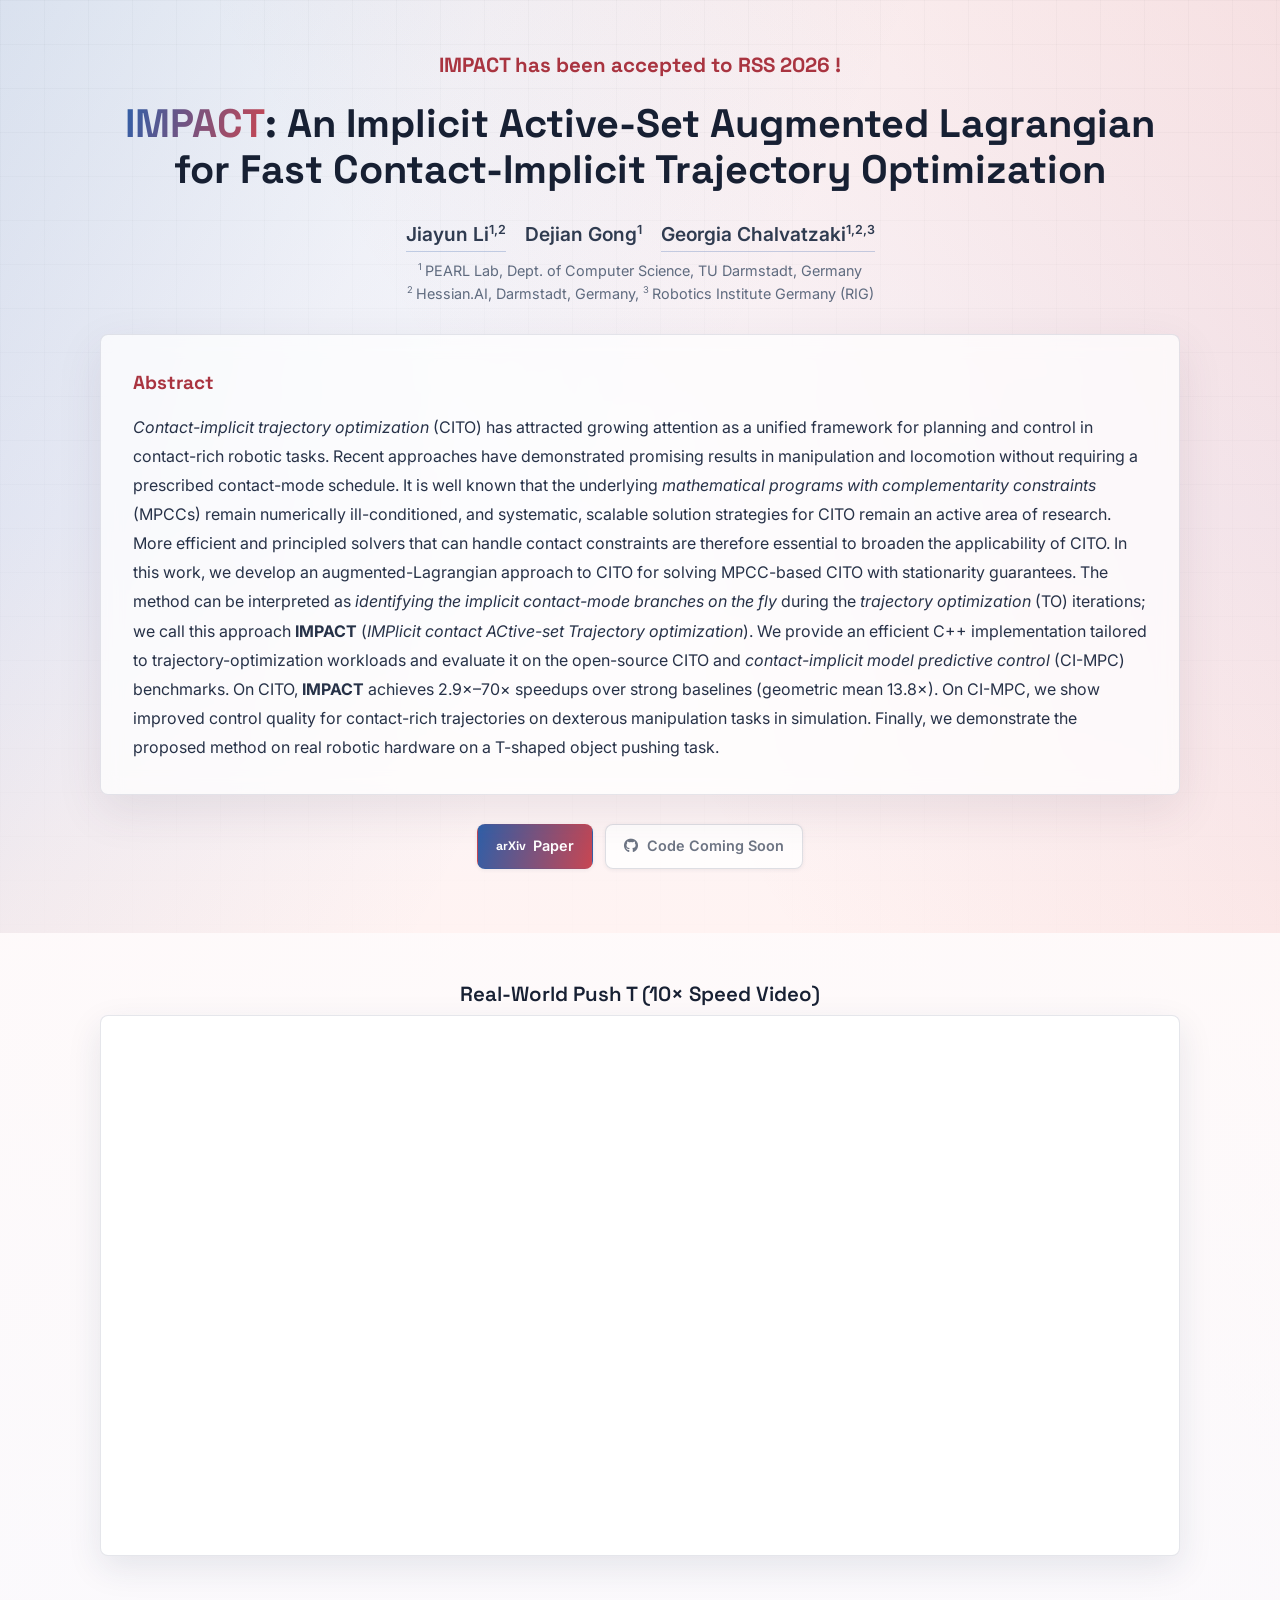
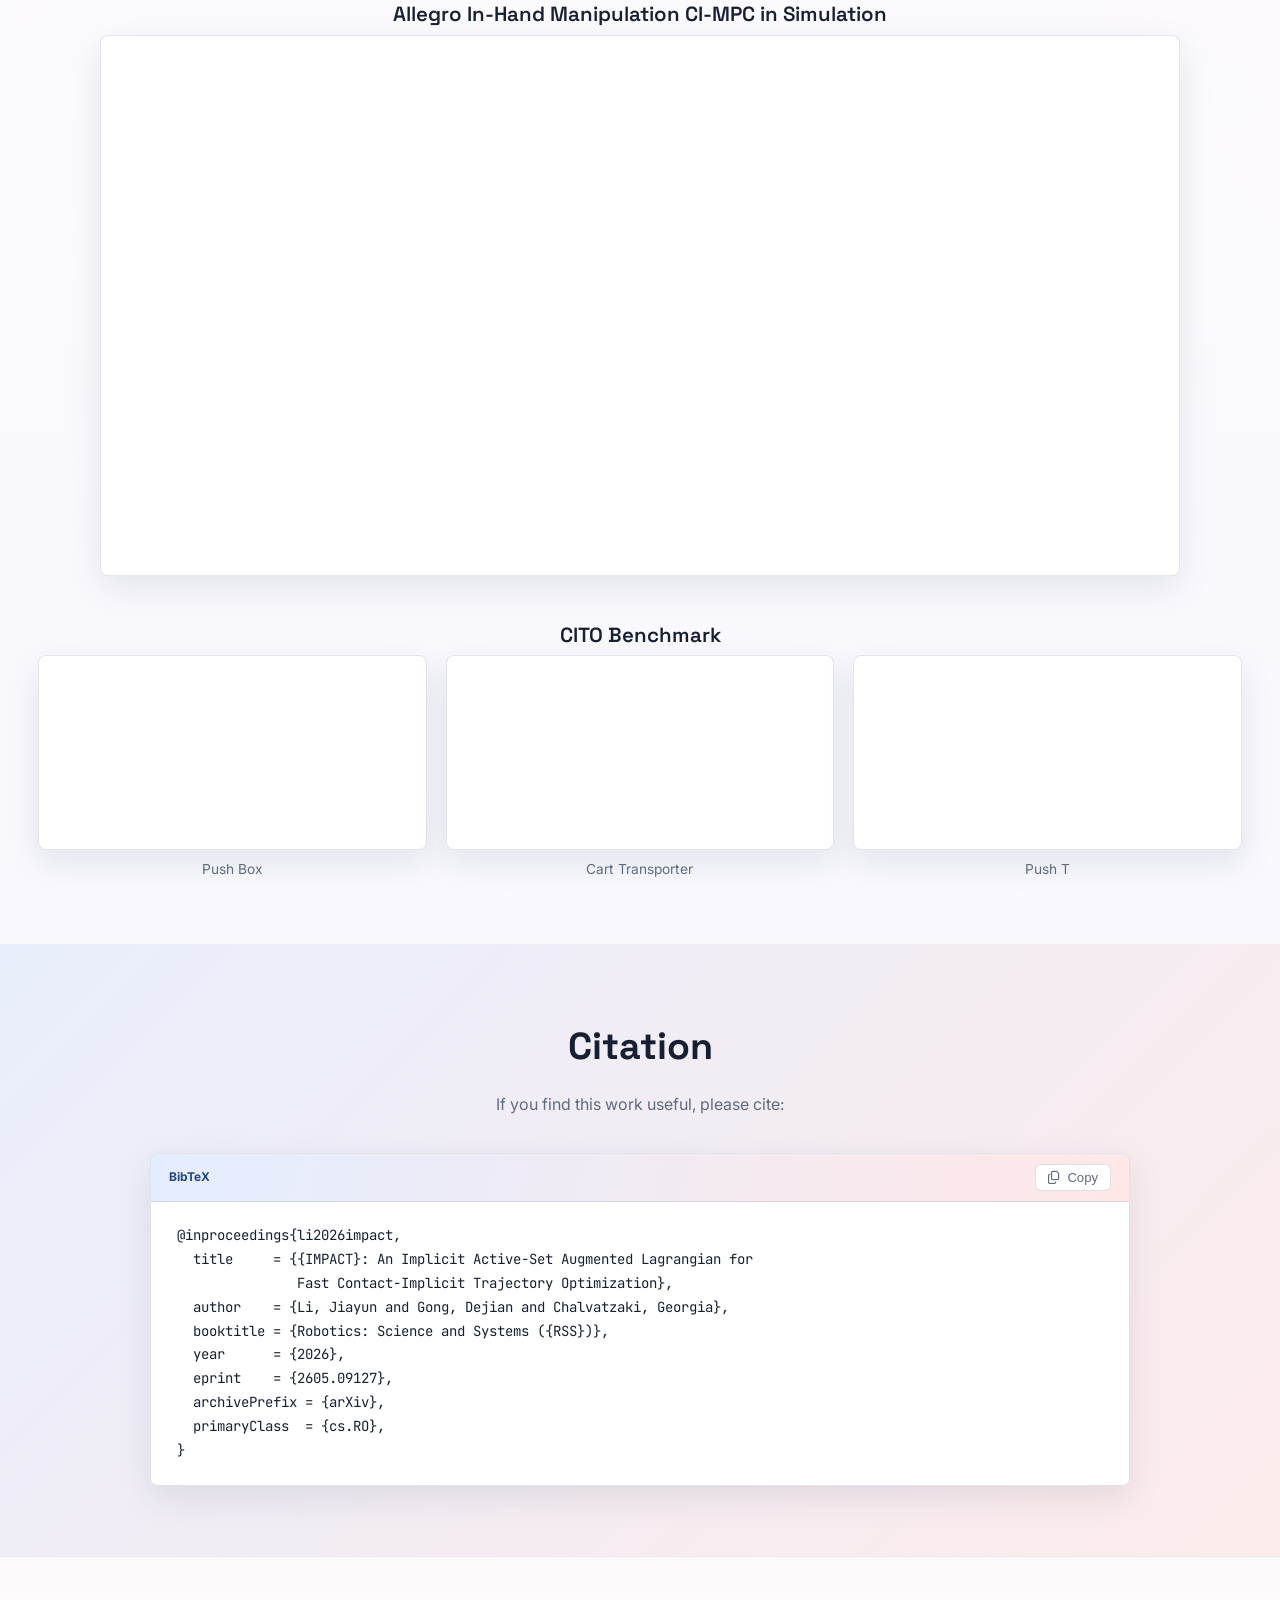
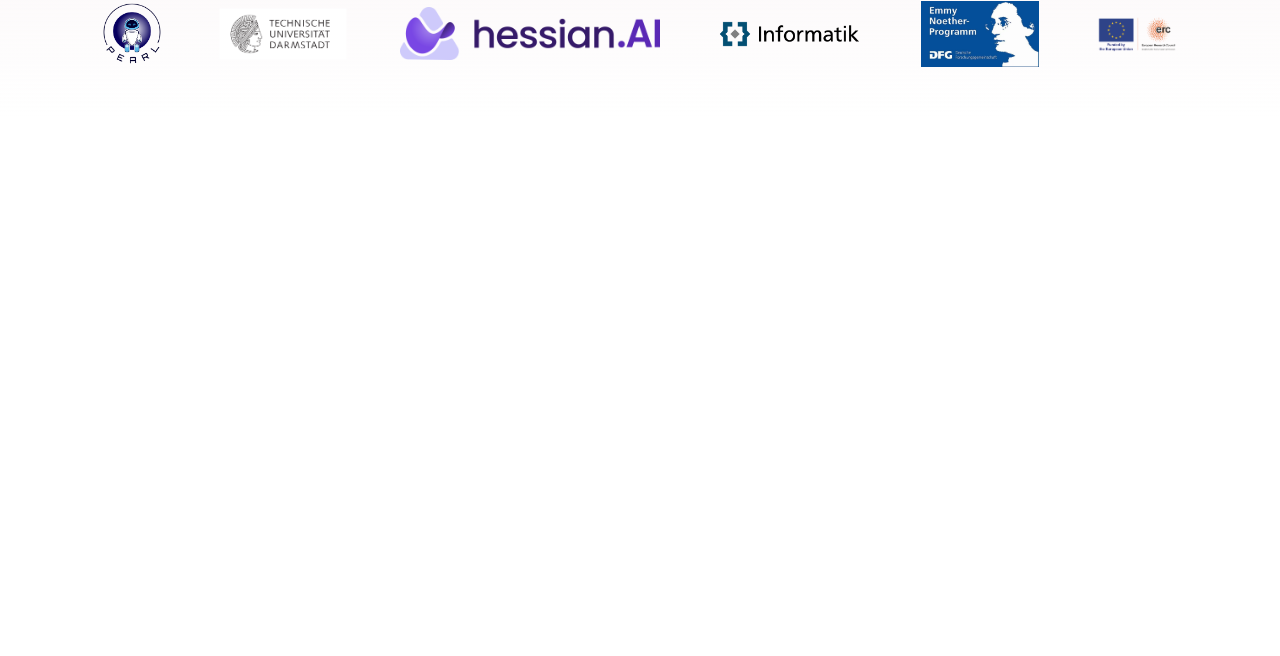
==== index.html @ e0db4171 "." ====
<!DOCTYPE html>
<html lang="en">
<head>
  <meta charset="UTF-8" />
  <meta name="viewport" content="width=device-width, initial-scale=1.0" />
  <meta name="description" content="IMPACT: An Implicit Active-Set Augmented Lagrangian for Fast Contact-Implicit Trajectory Optimization. Accepted to RSS 2026." />
  <meta property="og:title" content="IMPACT | RSS 2026" />
  <meta property="og:description" content="An augmented-Lagrangian approach to MPCC-based contact-implicit trajectory optimization with stationarity guarantees." />
  <meta property="og:type" content="website" />
  <title>IMPACT | RSS 2026</title>

  <!-- Google Fonts -->
  <link rel="preconnect" href="https://fonts.googleapis.com" />
  <link rel="preconnect" href="https://fonts.gstatic.com" crossorigin />
  <link href="https://fonts.googleapis.com/css2?family=Inter:ital,wght@0,300;0,400;0,500;0,600;0,700;1,400&family=Space+Grotesk:wght@400;500;600;700&family=JetBrains+Mono:wght@400;500&display=swap" rel="stylesheet" />

  <!-- Font Awesome -->
  <link rel="stylesheet" href="https://cdnjs.cloudflare.com/ajax/libs/font-awesome/6.5.1/css/all.min.css" />

  <!-- Stylesheet -->
  <link rel="stylesheet" href="static/css/style.css?v=6" />
</head>
<body>

<!-- ================================================================
     HERO
================================================================ -->
<header id="hero" class="hero">
  <div class="hero-bg"></div>

  <div class="hero-inner container">
    <p class="acceptance-note">IMPACT has been accepted to RSS 2026 !</p>

    <h1 class="hero-title">
      <span class="title-line"><span class="title-acronym">IMPACT</span>: An Implicit Active-Set Augmented Lagrangian</span>
      <span class="title-line">for Fast Contact-Implicit Trajectory Optimization</span>
    </h1>

    <div class="author-list">
      <a href="https://pearl-lab.com/people/jiayun-li/" class="author-link" target="_blank" rel="noopener">Jiayun Li<sup>1,2</sup></a>
      <span class="author-sep">&emsp;</span>
      <span class="author-link">Dejian Gong<sup>1</sup></span>
      <span class="author-sep">&emsp;</span>
      <a href="https://pearl-lab.com/people/georgia-chalvatzaki/" class="author-link" target="_blank" rel="noopener">Georgia Chalvatzaki<sup>1,2,3</sup></a>
    </div>

    <div class="affil-list">
      <p><sup>1</sup>&thinsp;PEARL Lab, Dept. of Computer Science, TU Darmstadt, Germany</p>
      <p><sup>2</sup>&thinsp;Hessian.AI, Darmstadt, Germany, <sup>3</sup>&thinsp;Robotics Institute Germany (RIG)</p>
    </div>

    <div class="hero-abstract">
      <h2>Abstract</h2>
      <p>
        <em>Contact-implicit trajectory optimization</em> (CITO) has attracted growing attention as a unified framework for planning and control in contact-rich robotic tasks. Recent approaches have demonstrated promising results in manipulation and locomotion without requiring a prescribed contact-mode schedule. It is well known that the underlying <em>mathematical programs with complementarity constraints</em> (MPCCs) remain numerically ill-conditioned, and systematic, scalable solution strategies for CITO remain an active area of research. More efficient and principled solvers that can handle contact constraints are therefore essential to broaden the applicability of CITO. In this work, we develop an augmented-Lagrangian approach to CITO for solving MPCC-based CITO with stationarity guarantees. The method can be interpreted as <em>identifying the implicit contact-mode branches on the fly</em> during the <em>trajectory optimization</em> (TO) iterations; we call this approach <span class="smallcaps">IMPACT</span> (<em>IMPlicit contact ACtive-set Trajectory optimization</em>). We provide an efficient C++ implementation tailored to trajectory-optimization workloads and evaluate it on the open-source CITO and <em>contact-implicit model predictive control</em> (CI-MPC) benchmarks. On CITO, <span class="smallcaps">IMPACT</span> achieves 2.9&times;&ndash;70&times; speedups over strong baselines (geometric mean 13.8&times;). On CI-MPC, we show improved control quality for contact-rich trajectories on dexterous manipulation tasks in simulation. Finally, we demonstrate the proposed method on real robotic hardware on a T-shaped object pushing task.
      </p>
    </div>

    <div class="hero-links">
      <a href="https://arxiv.org/abs/2605.09127" class="hero-btn hero-btn--primary" target="_blank" rel="noopener" aria-label="Paper on arXiv">
        <span class="arxiv-mark" aria-hidden="true">arXiv</span><span>Paper</span>
      </a>
      <span class="hero-btn hero-btn--disabled">
        <i class="fab fa-github"></i>&thinsp;Code Coming Soon
      </span>
    </div>
  </div>
</header>

<!-- ================================================================
     TEASER
================================================================ -->
<section class="teaser-section">
  <div class="container">
    <!--
      TODO: Replace the placeholder below with your teaser figure or video.
      For a video:   <video autoplay muted loop playsinline src="static/videos/teaser.mp4"></video>
      For an image:  <img src="static/images/teaser.png" alt="Teaser" />
    -->
    <h2 class="video-section-title">Real-World Push T (10&times; Speed Video)</h2>
    <div class="teaser-video-wrap">
      <video
        class="paper-video"
        autoplay
        muted
        loop
        playsinline
      >
        <source src="static/videos/pusht.mp4" type="video/mp4" />
        Your browser does not support the video tag.
      </video>
    </div>

    <h2 class="video-section-title">Allegro In-Hand Manipulation CI-MPC in Simulation</h2>
    <div class="extra-video-wrap">
      <div
        class="allegro-video-mount"
        data-video-src="static/videos/allegro.mp4?v=5"
        data-poster-src="static/images/allegro_poster.jpg"
      ></div>
      <img
        class="paper-video allegro-mobile-animation"
        src="static/images/allegro_mobile.webp?v=5"
        alt="Allegro in-hand manipulation simulation"
      />
    </div>

    <h2 class="video-section-title">CITO Benchmark</h2>
    <div class="three-video-row">
      <div class="three-video-item">
        <video autoplay muted loop playsinline>
          <source src="static/videos/demo1.mp4" type="video/mp4" />
        </video>
        <p class="three-video-caption">Push Box</p>
      </div>

      <div class="three-video-item">
        <video autoplay muted loop playsinline>
          <source src="static/videos/demo2.mp4" type="video/mp4" />
        </video>
        <p class="three-video-caption">Cart Transporter</p>
      </div>

      <div class="three-video-item">
        <video autoplay muted loop playsinline>
          <source src="static/videos/demo3.mp4" type="video/mp4" />
        </video>
        <p class="three-video-caption">Push T</p>
      </div>
    </div>
  </div>
</section>

<!-- ================================================================
     BIBTEX
================================================================ -->
<section id="bibtex" class="section bg-offwhite">
  <div class="container container--narrow">
    <h2 class="section-heading reveal">Citation</h2>
    <p class="section-lead reveal">If you find this work useful, please cite:</p>

    <div class="bibtex-box reveal">
      <div class="bibtex-toolbar">
        <span class="bibtex-label-pill">BibTeX</span>
        <button class="copy-btn" id="copy-btn" title="Copy BibTeX">
          <i class="far fa-copy"></i><span>&thinsp;Copy</span>
        </button>
      </div>
      <pre id="bibtex-code">@inproceedings{li2026impact,
  title     = {{IMPACT}: An Implicit Active-Set Augmented Lagrangian for
               Fast Contact-Implicit Trajectory Optimization},
  author    = {Li, Jiayun and Gong, Dejian and Chalvatzaki, Georgia},
  booktitle = {Robotics: Science and Systems ({RSS})},
  year      = {2026},
  eprint    = {2605.09127},
  archivePrefix = {arXiv},
  primaryClass  = {cs.RO},
}</pre>
    </div>
  </div>
</section>

<footer class="logo-footer" aria-label="Affiliated labs, universities, and funding organizations">
  <div class="container">
    <div class="logo-strip">
      <img src="static/images/logos/cropped-pearl-g10.webp" alt="PEARL Lab" class="footer-logo footer-logo--pearl" />
      <img src="static/images/logos/1200px-tu_darmstadt_logo.svg_.png" alt="TU Darmstadt" class="footer-logo footer-logo--wide" />
      <img src="static/images/logos/horizontal-full-color.png" alt="Hessian.AI" class="footer-logo footer-logo--wide" />
      <img src="static/images/logos/image-3.webp" alt="Robotics Institute Germany" class="footer-logo footer-logo--rig" />
      <img src="static/images/logos/logo-emmy-noether-edited.webp" alt="Emmy Noether Programme" class="footer-logo footer-logo--funding" />
      <img src="static/images/logos/LOGO_ERC-FLAG_FP.webp" alt="European Research Council" class="footer-logo footer-logo--funding" />
    </div>
  </div>
</footer>

<script src="static/js/index.js?v=5"></script>
</body>
</html>
---- static/css/style.css ----
/* ================================================================
   IMPACT — Paper Website Stylesheet
   ================================================================ */

:root {
  --clr-blue: #2f5fa8;
  --clr-blue-dark: #23477f;
  --clr-blue-soft: #dce8ff;
  --clr-red: #c84652;
  --clr-red-dark: #a93440;
  --clr-red-soft: #ffe0df;
  --bg-page: #fbf7f8;
  --bg-white: #ffffff;
  --text-base: #172033;
  --text-muted: #5f6b7f;
  --border: rgba(72, 83, 111, .16);
  --shadow-sm: 0 1px 4px rgba(34, 45, 75, .07);
  --shadow-md: 0 12px 34px rgba(34, 45, 75, .10);
  --r-sm: 6px;
  --r-md: 8px;
  --font-sans: 'Inter', system-ui, -apple-system, BlinkMacSystemFont, sans-serif;
  --font-head: 'Space Grotesk', 'Inter', system-ui, sans-serif;
  --font-mono: 'JetBrains Mono', 'Fira Code', monospace;
  --t: .25s ease;
}

*, *::before, *::after {
  box-sizing: border-box;
  margin: 0;
  padding: 0;
}

html {
  scroll-behavior: smooth;
  font-size: 16px;
}

body {
  font-family: var(--font-sans);
  color: var(--text-base);
  background:
    linear-gradient(120deg, rgba(47, 95, 168, .08), transparent 32%),
    linear-gradient(240deg, rgba(200, 70, 82, .09), transparent 36%),
    linear-gradient(180deg, #fffafa 0%, #f7f9ff 47%, #fff6f5 100%);
  line-height: 1.72;
  -webkit-font-smoothing: antialiased;
}

a {
  color: var(--clr-blue);
  text-decoration: none;
  transition: color var(--t);
}

a:hover {
  color: var(--clr-red);
}

img,
video {
  display: block;
  max-width: 100%;
  height: auto;
  border-radius: var(--r-md);
}

sup {
  font-size: .65em;
  vertical-align: super;
}

.container {
  width: min(1280px, 94vw);
  margin-inline: auto;
}

.container--narrow {
  width: min(980px, 94vw);
  margin-inline: auto;
}

.section {
  padding-block: 70px;
}

.bg-offwhite {
  background:
    linear-gradient(135deg, rgba(220, 232, 255, .58), rgba(255, 224, 223, .52)),
    #fbf7f8;
}

.section-heading {
  font-family: var(--font-head);
  font-size: clamp(1.7rem, 3vw, 2.35rem);
  font-weight: 700;
  color: var(--text-base);
  text-align: center;
  margin-bottom: .8rem;
  letter-spacing: 0;
}

.section-lead {
  font-size: 1rem;
  color: var(--text-muted);
  text-align: center;
  max-width: 640px;
  margin-inline: auto;
  margin-bottom: 2.2rem;
  line-height: 1.65;
}

.hero {
  position: relative;
  overflow: hidden;
  background: #fffafa;
}

.hero-bg {
  position: absolute;
  inset: 0;
  background:
    linear-gradient(118deg, rgba(47, 95, 168, .18) 0%, rgba(47, 95, 168, .06) 28%, transparent 52%),
    linear-gradient(238deg, rgba(200, 70, 82, .16) 0%, rgba(200, 70, 82, .07) 31%, transparent 58%),
    linear-gradient(180deg, #fffefe 0%, #f8f6fb 55%, #fff3f2 100%);
  z-index: 0;
}

.hero-bg::after {
  content: '';
  position: absolute;
  inset: 0;
  background-image:
    linear-gradient(rgba(23, 32, 51, .035) 1px, transparent 1px),
    linear-gradient(90deg, rgba(23, 32, 51, .032) 1px, transparent 1px);
  background-size: 44px 44px;
  mask-image: linear-gradient(180deg, rgba(0,0,0,.72), rgba(0,0,0,.12));
}

.hero-inner {
  position: relative;
  z-index: 1;
  text-align: center;
  padding-block: 48px 64px;
}

.acceptance-note {
  color: var(--clr-red-dark);
  font-family: var(--font-head);
  font-size: clamp(1rem, 2vw, 1.28rem);
  font-weight: 700;
  margin-bottom: 1.1rem;
}

.hero-title {
  font-family: var(--font-head);
  font-size: clamp(2rem, 3.1vw, 2.9rem);
  font-weight: 700;
  color: var(--text-base);
  line-height: 1.16;
  max-width: 1280px;
  margin-inline: auto;
  margin-bottom: 1.55rem;
  letter-spacing: 0;
}

.title-line {
  display: block;
}

.title-acronym {
  background: linear-gradient(105deg, var(--clr-blue) 0%, var(--clr-red) 100%);
  -webkit-background-clip: text;
  -webkit-text-fill-color: transparent;
  background-clip: text;
}

.author-list {
  font-size: clamp(1.12rem, 1.5vw, 1.3rem);
  color: #2f3b50;
  margin-bottom: .45rem;
  display: flex;
  flex-wrap: wrap;
  justify-content: center;
  align-items: baseline;
  row-gap: .2rem;
}

.author-link {
  color: #2f3b50;
  font-weight: 600;
}

a.author-link {
  border-bottom: 1px solid rgba(47, 95, 168, .26);
}

a.author-link:hover {
  color: var(--clr-blue);
  border-bottom-color: rgba(200, 70, 82, .45);
}

.affil-list {
  font-size: .9rem;
  color: var(--text-muted);
  margin-bottom: 1.8rem;
  line-height: 1.6;
}

.hero-links {
  display: flex;
  flex-wrap: wrap;
  gap: .7rem;
  justify-content: center;
  margin-top: 1.8rem;
}

.hero-btn {
  display: inline-flex;
  align-items: center;
  gap: 7px;
  padding: 9px 18px;
  border-radius: var(--r-md);
  font-size: .9rem;
  font-weight: 600;
  background: rgba(255,255,255,.78);
  border: 1px solid rgba(72, 83, 111, .18);
  color: #2f3b50;
  box-shadow: var(--shadow-sm);
  transition: background var(--t), border-color var(--t), transform var(--t), color var(--t), box-shadow var(--t);
}

.hero-btn:hover {
  background: #ffffff;
  border-color: rgba(47, 95, 168, .35);
  color: var(--clr-blue);
  box-shadow: var(--shadow-md);
  transform: translateY(-2px);
}

.hero-btn--primary {
  background: linear-gradient(105deg, var(--clr-blue), var(--clr-red));
  border-color: transparent;
  color: #fff;
}

.hero-btn--primary:hover {
  color: #fff;
  border-color: transparent;
}

.arxiv-mark {
  font-family: var(--font-head);
  font-size: .86em;
  font-weight: 700;
  letter-spacing: 0;
  line-height: 1;
}

.hero-btn--disabled {
  color: rgba(47, 59, 80, .7);
  cursor: default;
}

.hero-btn--disabled:hover {
  color: rgba(47, 59, 80, .7);
  border-color: rgba(72, 83, 111, .18);
  box-shadow: var(--shadow-sm);
  transform: none;
}

.hero-abstract {
  max-width: 1080px;
  margin-inline: auto;
  text-align: left;
  background: rgba(255, 255, 255, .72);
  border: 1px solid rgba(72, 83, 111, .14);
  border-radius: var(--r-md);
  box-shadow: 0 16px 46px rgba(76, 63, 93, .10);
  padding: clamp(1.2rem, 3vw, 2rem);
  backdrop-filter: blur(10px);
  -webkit-backdrop-filter: blur(10px);
}

.hero-abstract h2 {
  font-family: var(--font-head);
  font-size: 1.18rem;
  color: var(--clr-red-dark);
  margin-bottom: .85rem;
  letter-spacing: 0;
}

.hero-abstract p {
  font-size: 1rem;
  line-height: 1.82;
  color: #273248;
}

.hero-abstract p + p {
  margin-top: 1rem;
}

.smallcaps {
  font-variant-caps: small-caps;
  font-weight: 700;
}

.teaser-section {
  background: linear-gradient(180deg, rgba(255, 250, 250, .9), rgba(247, 249, 255, .72));
  padding-block: 48px 64px;
}

.teaser-video-wrap,
.extra-video-wrap {
  max-width: 1080px;
  margin-inline: auto;
}

.video-section-title {
  font-family: var(--font-head);
  font-size: clamp(1.14rem, 1.6vw, 1.3rem);
  font-weight: 600;
  line-height: 1.3;
  color: var(--text-base);
  text-align: center;
  letter-spacing: 0;
  margin: 2.85rem auto .45rem;
}

.video-section-title:first-of-type {
  margin-top: 0;
}

.paper-video,
.three-video-item video {
  width: 100%;
  height: auto;
  aspect-ratio: auto;
  background: #ffffff;
  border: 1px solid rgba(72, 83, 111, .14);
  box-shadow: var(--shadow-md);
}

.allegro-mobile-animation {
  display: none;
}

@media (max-width: 900px), (hover: none) and (pointer: coarse) {
  .allegro-video-mount {
    display: none;
  }

  .allegro-mobile-animation {
    display: block;
    background: transparent;
    border: 0;
    box-shadow: none;
  }
}

.teaser-caption {
  text-align: center;
  font-size: .92rem;
  color: var(--text-muted);
  margin-top: .8rem;
  max-width: 700px;
  margin-inline: auto;
  line-height: 1.55;
}

.three-video-row {
  display: grid;
  grid-template-columns: repeat(3, 1fr);
  gap: 1.2rem;
  margin-top: 0;
}

.three-video-item {
  width: 100%;
}

.three-video-caption {
  margin-top: .6rem;
  text-align: center;
  font-size: .86rem;
  color: var(--text-muted);
  line-height: 1.45;
}

.bibtex-box {
  background: rgba(255,255,255,.9);
  border: 1px solid rgba(72, 83, 111, .16);
  border-radius: var(--r-md);
  overflow: hidden;
  box-shadow: var(--shadow-md);
}

.bibtex-toolbar {
  display: flex;
  align-items: center;
  justify-content: space-between;
  padding: 10px 18px;
  background: linear-gradient(105deg, rgba(220, 232, 255, .78), rgba(255, 224, 223, .74));
  border-bottom: 1px solid rgba(72, 83, 111, .14);
}

.bibtex-label-pill {
  font-size: .75rem;
  font-weight: 700;
  color: var(--clr-blue-dark);
}

.copy-btn {
  display: flex;
  align-items: center;
  gap: 6px;
  background: var(--bg-white);
  border: 1px solid rgba(72, 83, 111, .18);
  border-radius: var(--r-sm);
  color: var(--text-muted);
  font-size: .82rem;
  padding: 5px 12px;
  cursor: pointer;
  transition: all var(--t);
}

.copy-btn:hover {
  color: var(--clr-blue);
  border-color: rgba(47, 95, 168, .34);
}

.copy-btn.copied {
  color: #147a45;
  border-color: rgba(20, 122, 69, .28);
}

#bibtex-code {
  font-family: var(--font-mono);
  font-size: .875rem;
  line-height: 1.7;
  color: var(--text-base);
  background: #ffffff;
  padding: 1.4rem 1.6rem;
  overflow-x: auto;
  white-space: pre;
  tab-size: 2;
}

.logo-footer {
  background:
    linear-gradient(180deg, rgba(251, 247, 248, .82), rgba(255, 255, 255, .96)),
    #ffffff;
  border-top: 1px solid rgba(72, 83, 111, .12);
  padding-block: 42px 48px;
}

.logo-strip {
  display: flex;
  align-items: center;
  justify-content: center;
  gap: clamp(1.4rem, 4vw, 3.6rem);
  flex-wrap: wrap;
}

.footer-logo {
  display: block;
  width: auto;
  max-width: min(210px, 42vw);
  height: 54px;
  object-fit: contain;
  border-radius: 0;
  filter: saturate(.95);
}

.footer-logo--pearl {
  height: 70px;
}

.footer-logo--wide {
  max-width: min(260px, 52vw);
}

.footer-logo--rig {
  height: 48px;
  max-width: min(180px, 42vw);
}

.footer-logo--funding {
  height: 66px;
  max-width: min(230px, 52vw);
}

.reveal {
  opacity: 0;
  transform: translateY(24px);
  transition: opacity .65s ease, transform .65s ease;
}

.reveal.visible {
  opacity: 1;
  transform: none;
}

@media (min-width: 1180px) {
  .title-line {
    white-space: nowrap;
  }
}

@media (max-width: 768px) {
  .hero-inner {
    padding-block: 34px 44px;
  }

  .author-sep {
    display: none;
  }

  .author-list {
    flex-direction: column;
  }

  .hero-links {
    gap: .5rem;
  }

  .hero-btn {
    flex: 1 1 calc(50% - .5rem);
    justify-content: center;
    min-width: 140px;
  }

  .three-video-row {
    grid-template-columns: 1fr;
  }

  .section {
    padding-block: 58px;
  }

  .logo-footer {
    padding-block: 34px 40px;
  }

  .footer-logo,
  .footer-logo--funding {
    height: 46px;
  }

  .footer-logo--pearl {
    height: 58px;
  }
}

@media (max-width: 480px) {
  .container,
  .container--narrow {
    width: min(94vw, 1280px);
  }

  .hero-title {
    font-size: 1.85rem;
  }

  .hero-btn {
    flex-basis: 100%;
  }

  #bibtex-code {
    font-size: .78rem;
    padding: 1rem;
  }
}
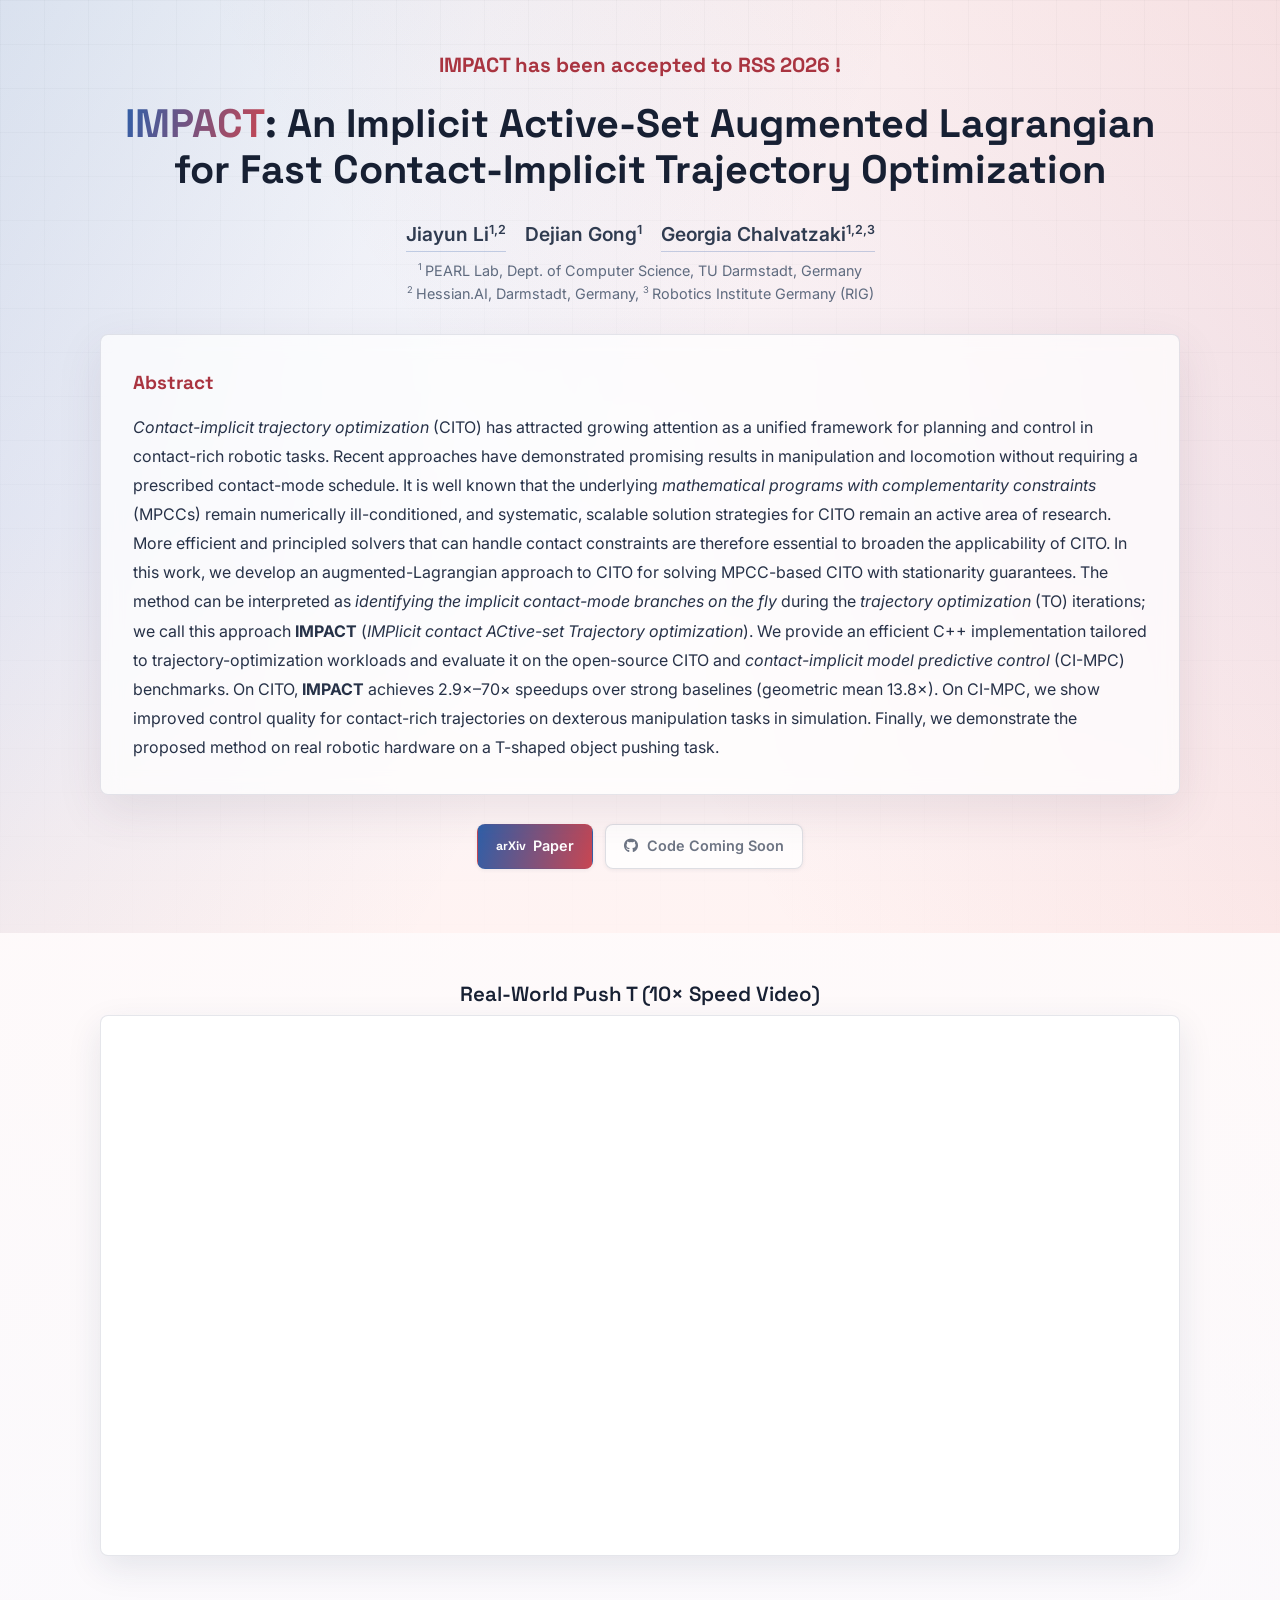
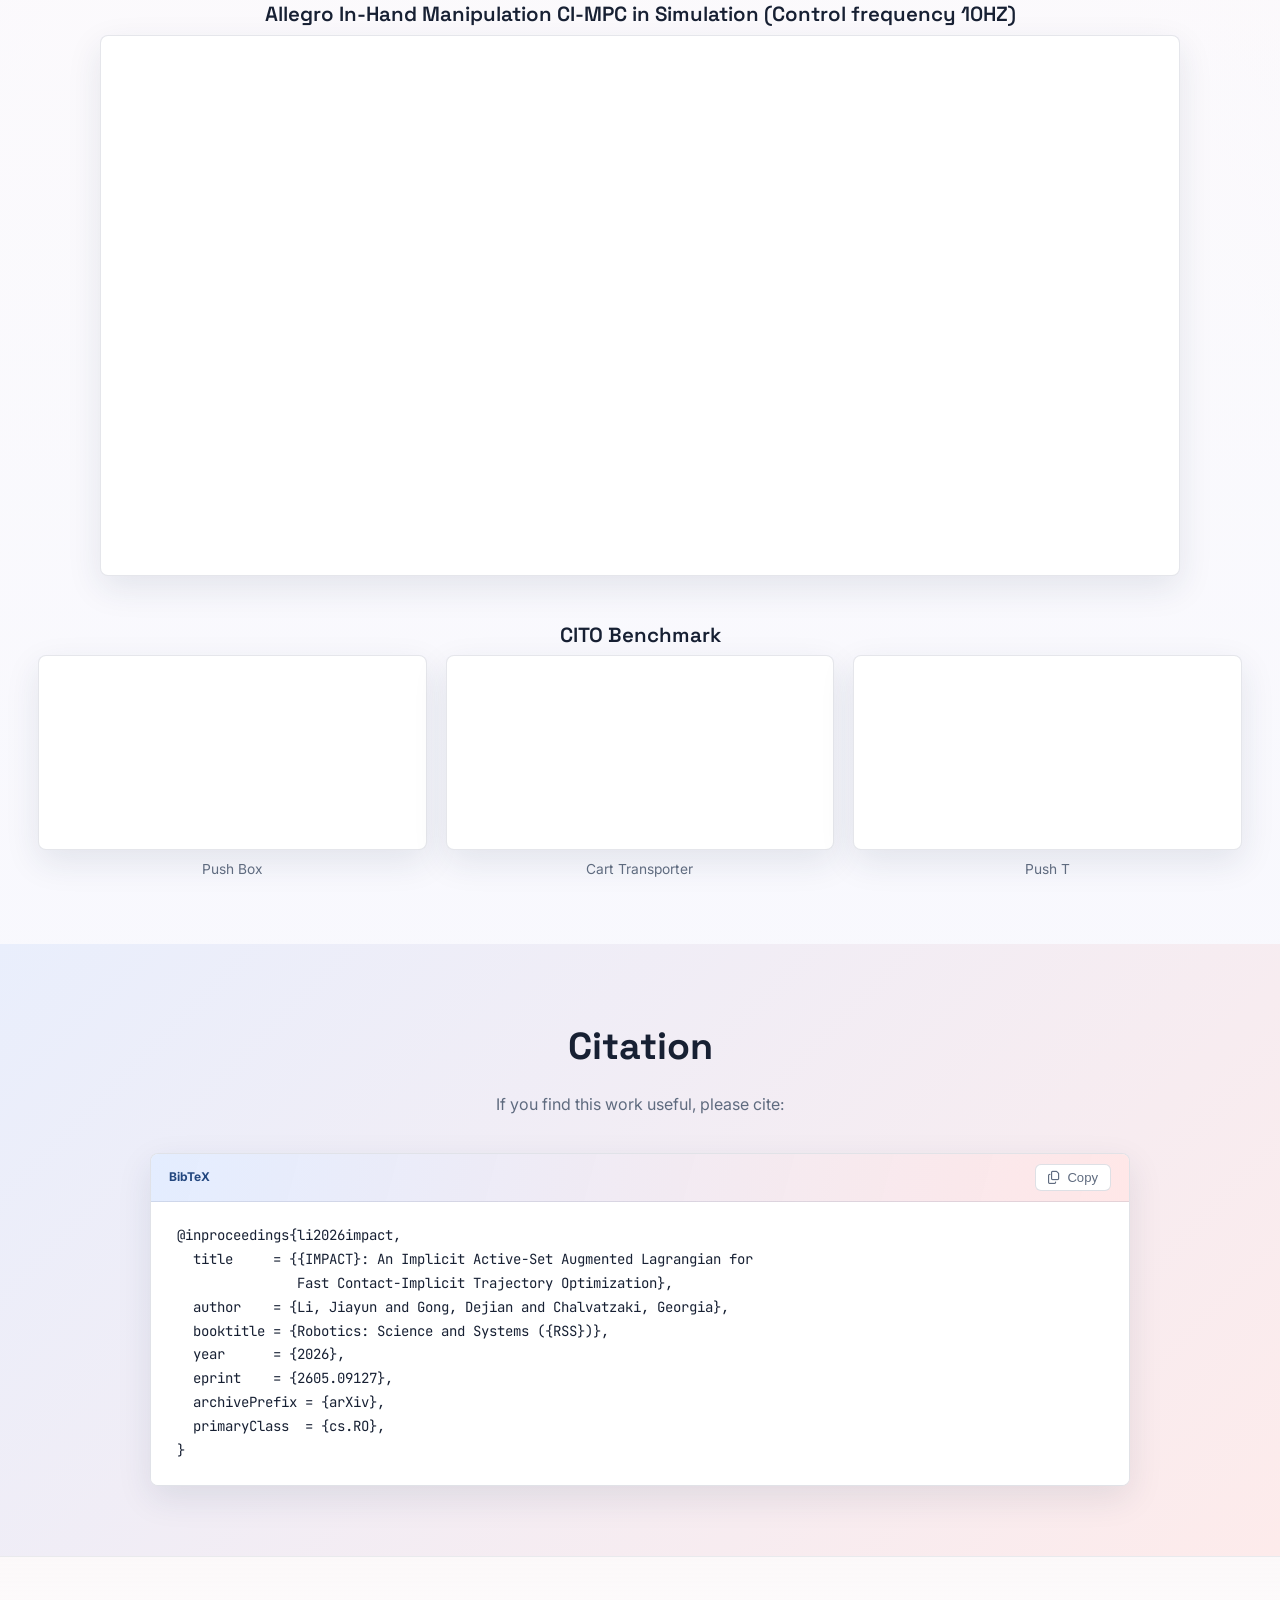
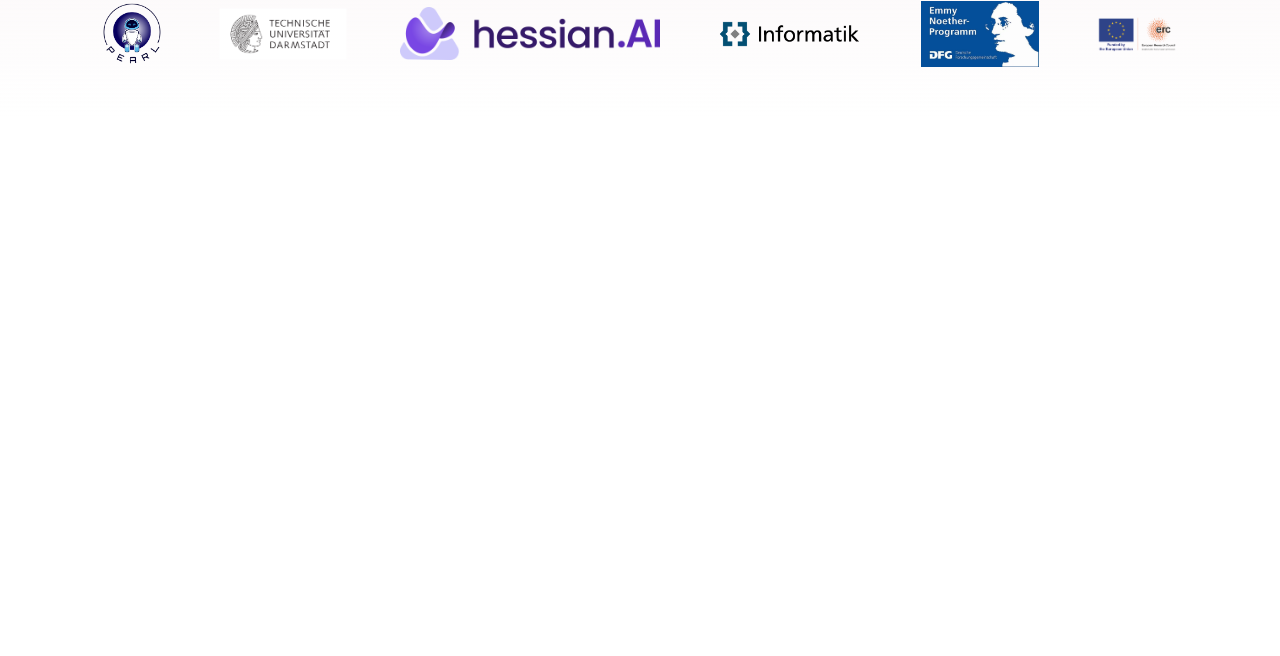
==== commit 4bd54936: "." ====
--- a/index.html
+++ b/index.html
@@ -91,7 +91,7 @@
       </video>
     </div>
 
-    <h2 class="video-section-title">Allegro In-Hand Manipulation CI-MPC in Simulation</h2>
+    <h2 class="video-section-title">Allegro In-Hand Manipulation CI-MPC in Simulation (Control frequency 10HZ)</h2>
     <div class="extra-video-wrap">
       <div
         class="allegro-video-mount"
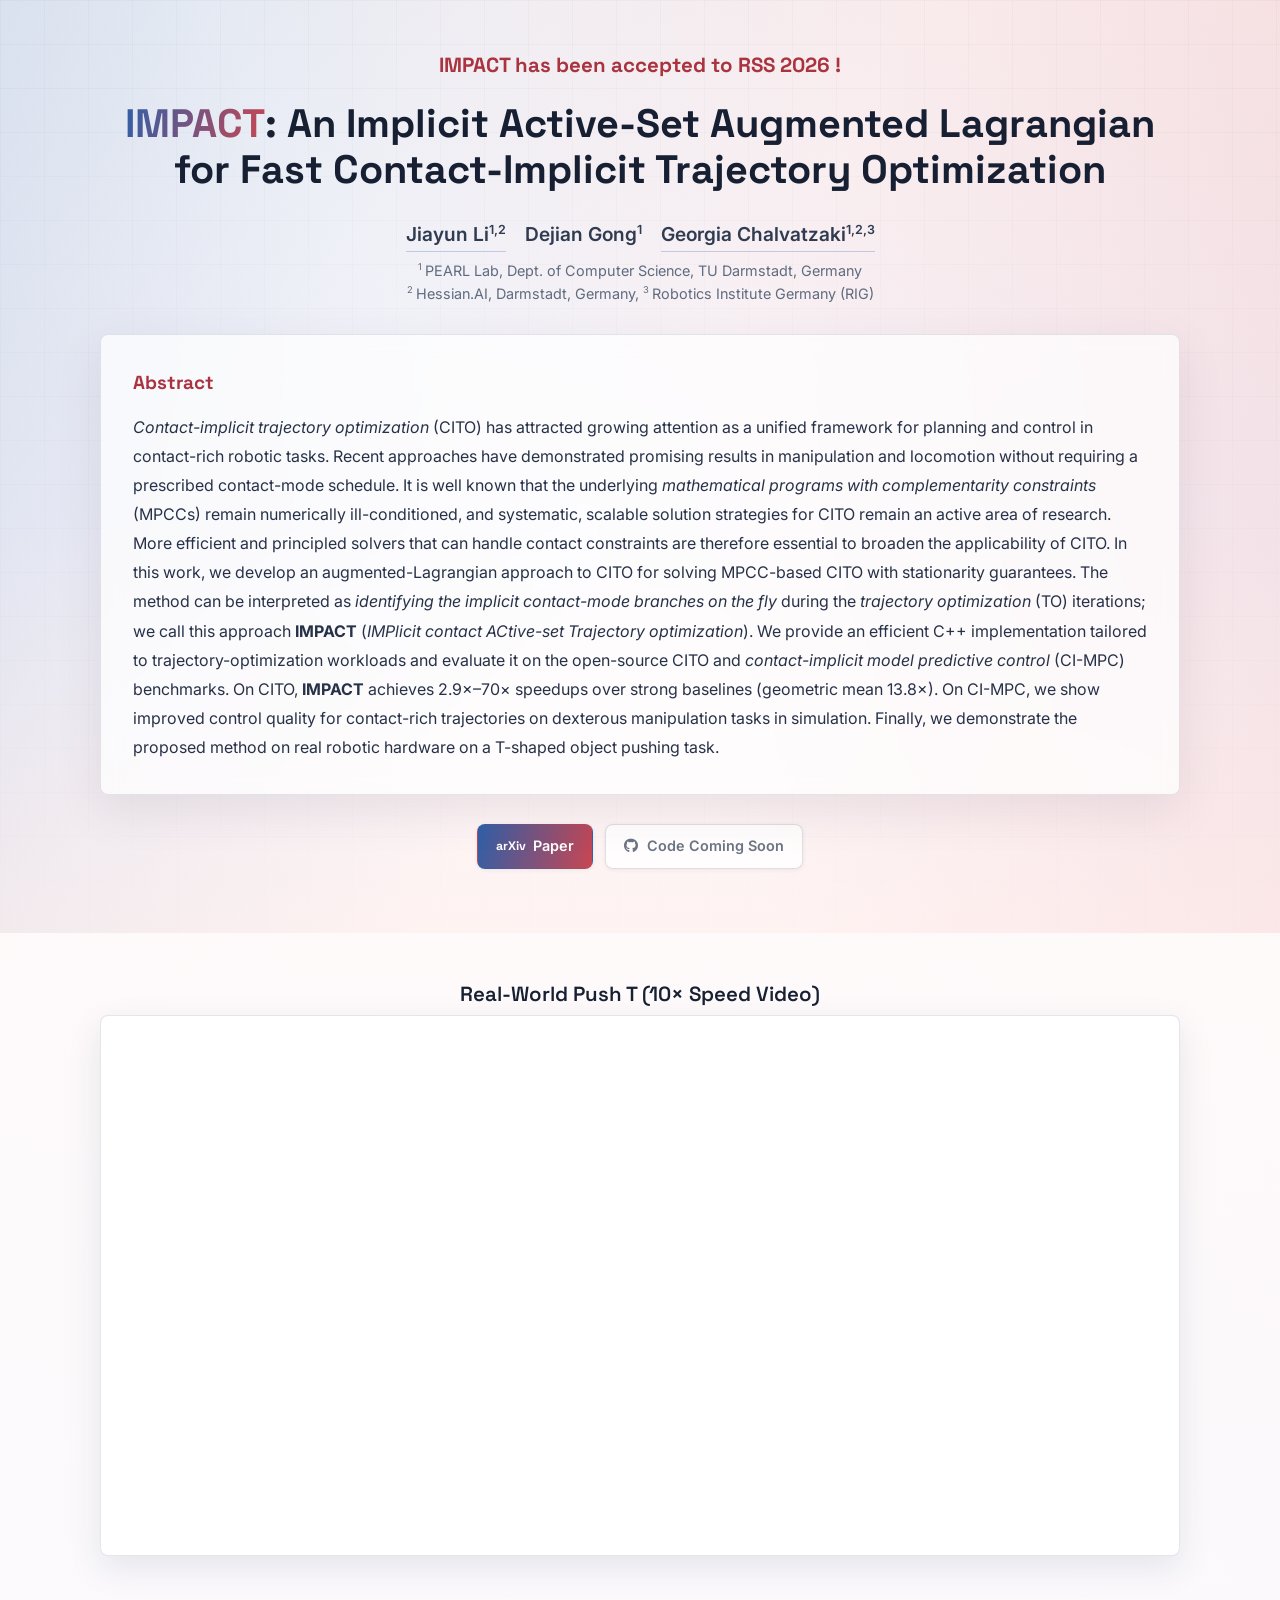
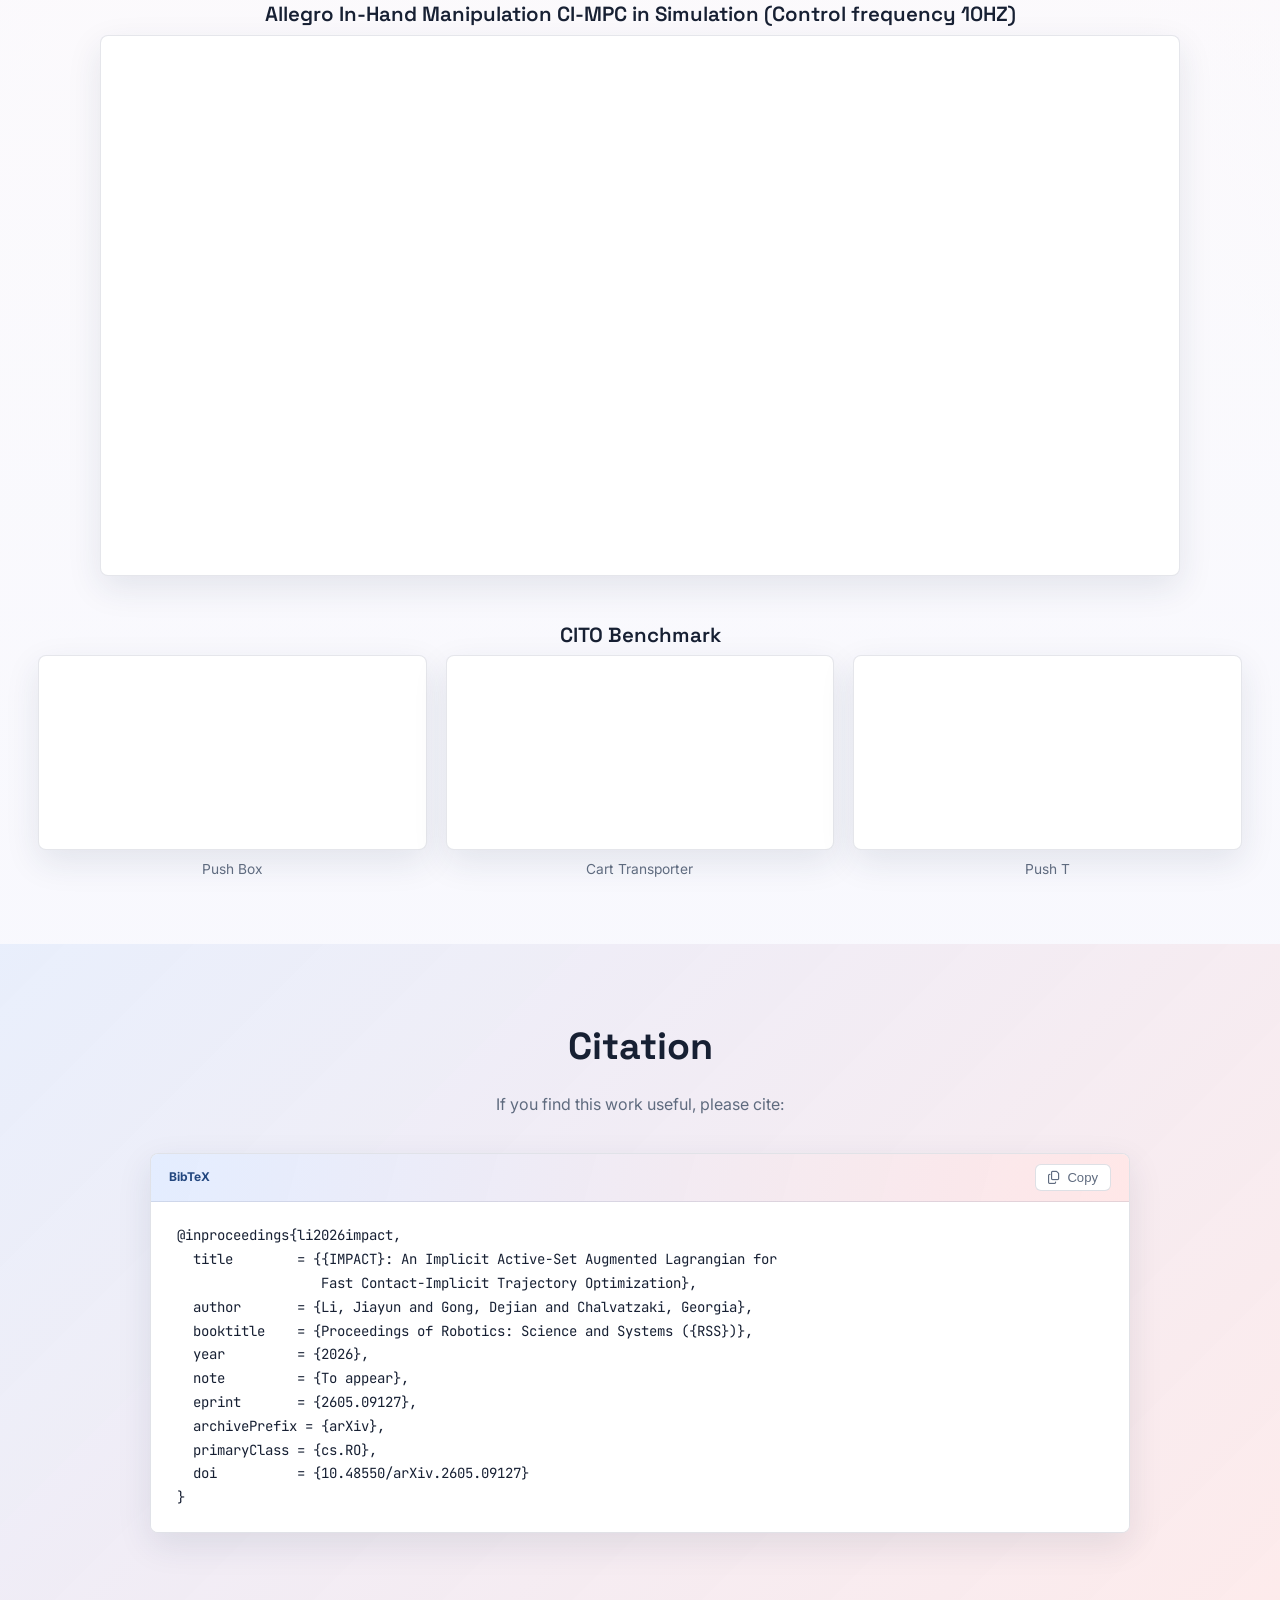
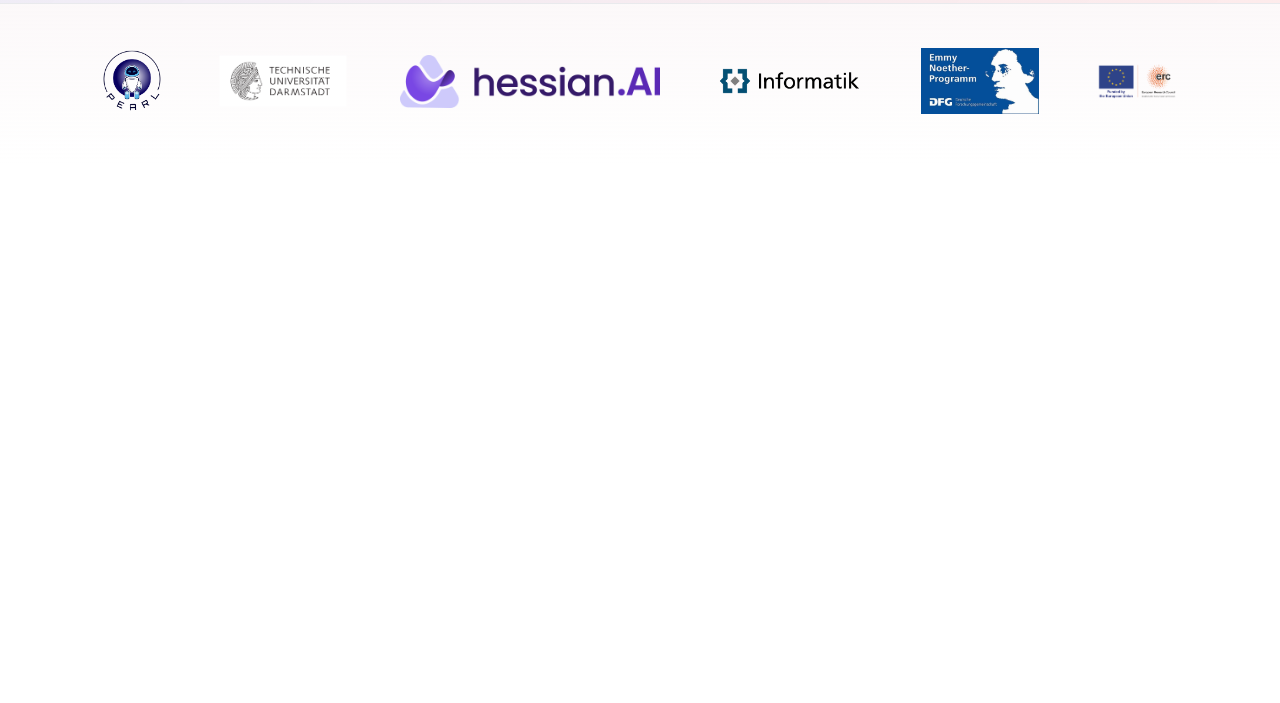
==== commit 2879e29c: "." ====
--- a/index.html
+++ b/index.html
@@ -147,14 +147,16 @@
         </button>
       </div>
       <pre id="bibtex-code">@inproceedings{li2026impact,
-  title     = {{IMPACT}: An Implicit Active-Set Augmented Lagrangian for
-               Fast Contact-Implicit Trajectory Optimization},
-  author    = {Li, Jiayun and Gong, Dejian and Chalvatzaki, Georgia},
-  booktitle = {Robotics: Science and Systems ({RSS})},
-  year      = {2026},
-  eprint    = {2605.09127},
+  title        = {{IMPACT}: An Implicit Active-Set Augmented Lagrangian for
+                  Fast Contact-Implicit Trajectory Optimization},
+  author       = {Li, Jiayun and Gong, Dejian and Chalvatzaki, Georgia},
+  booktitle    = {Proceedings of Robotics: Science and Systems ({RSS})},
+  year         = {2026},
+  note         = {To appear},
+  eprint       = {2605.09127},
   archivePrefix = {arXiv},
-  primaryClass  = {cs.RO},
+  primaryClass = {cs.RO},
+  doi          = {10.48550/arXiv.2605.09127}
 }</pre>
     </div>
   </div>
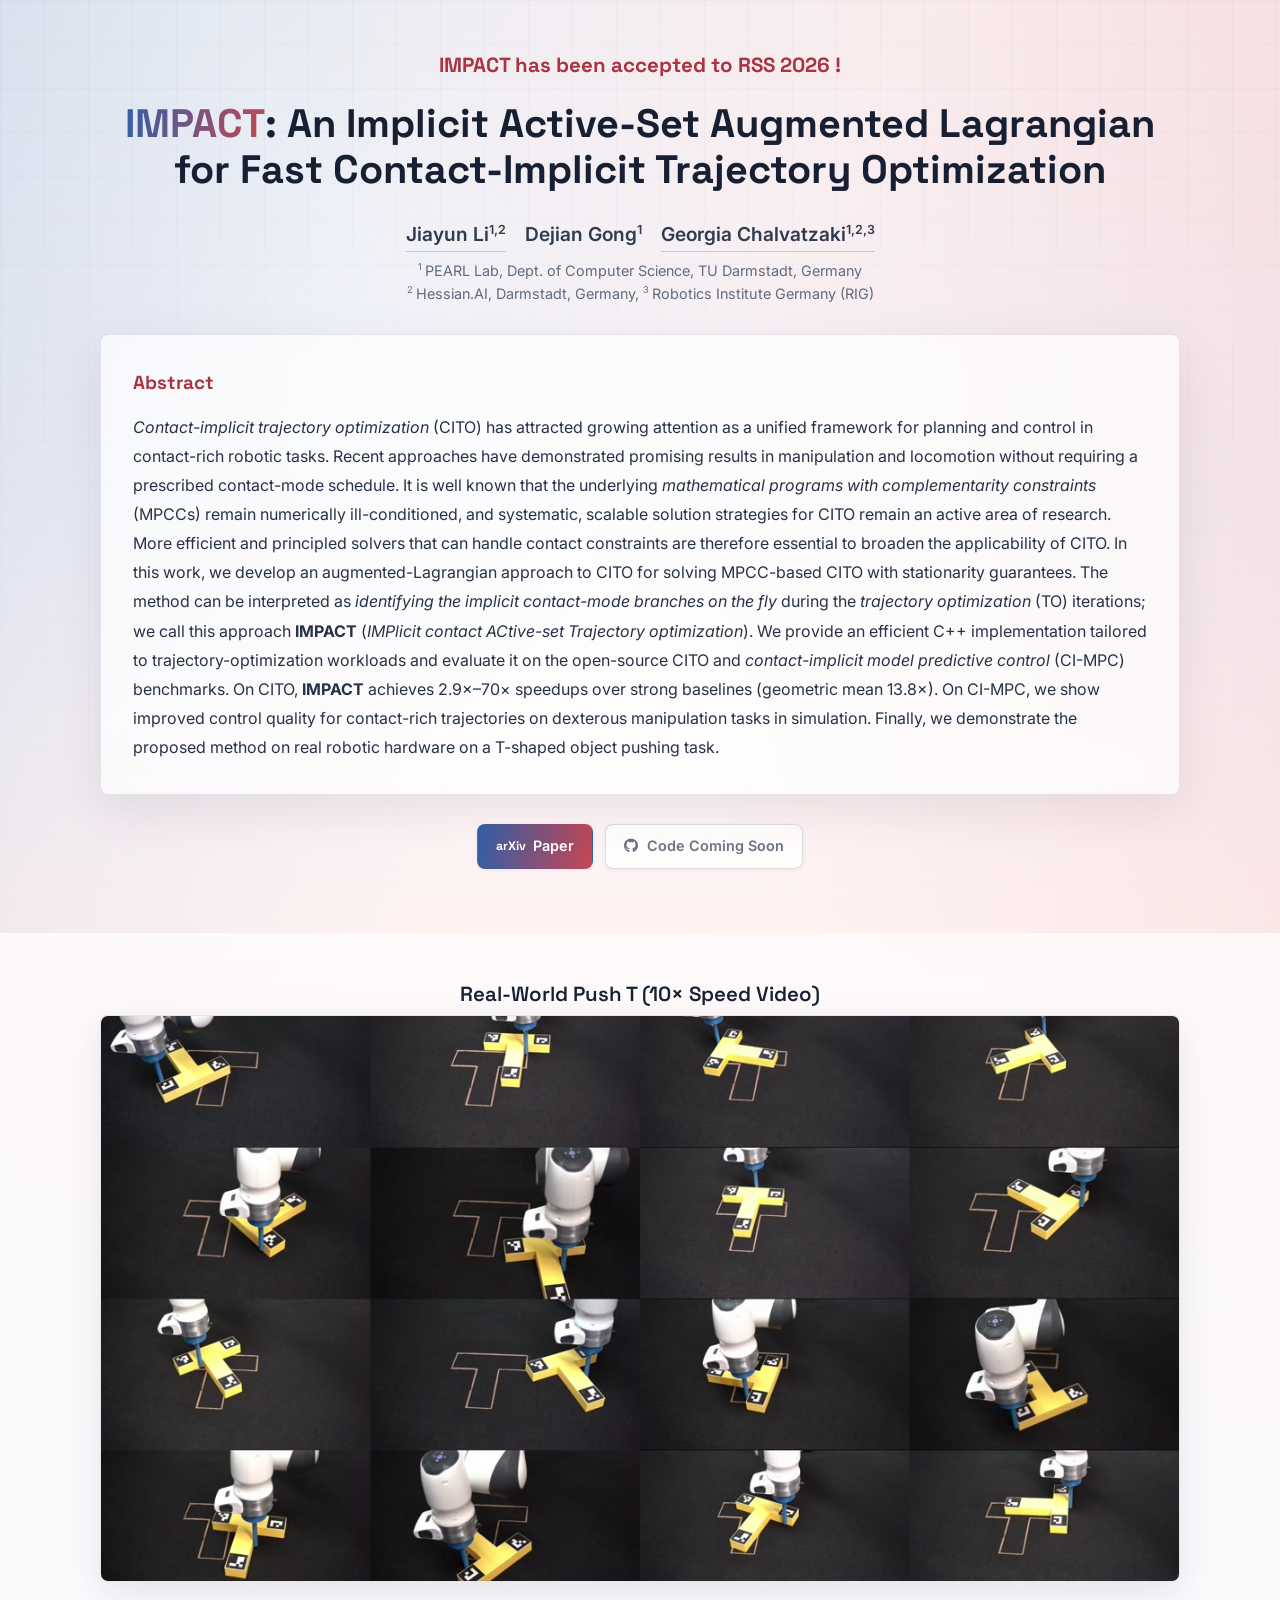
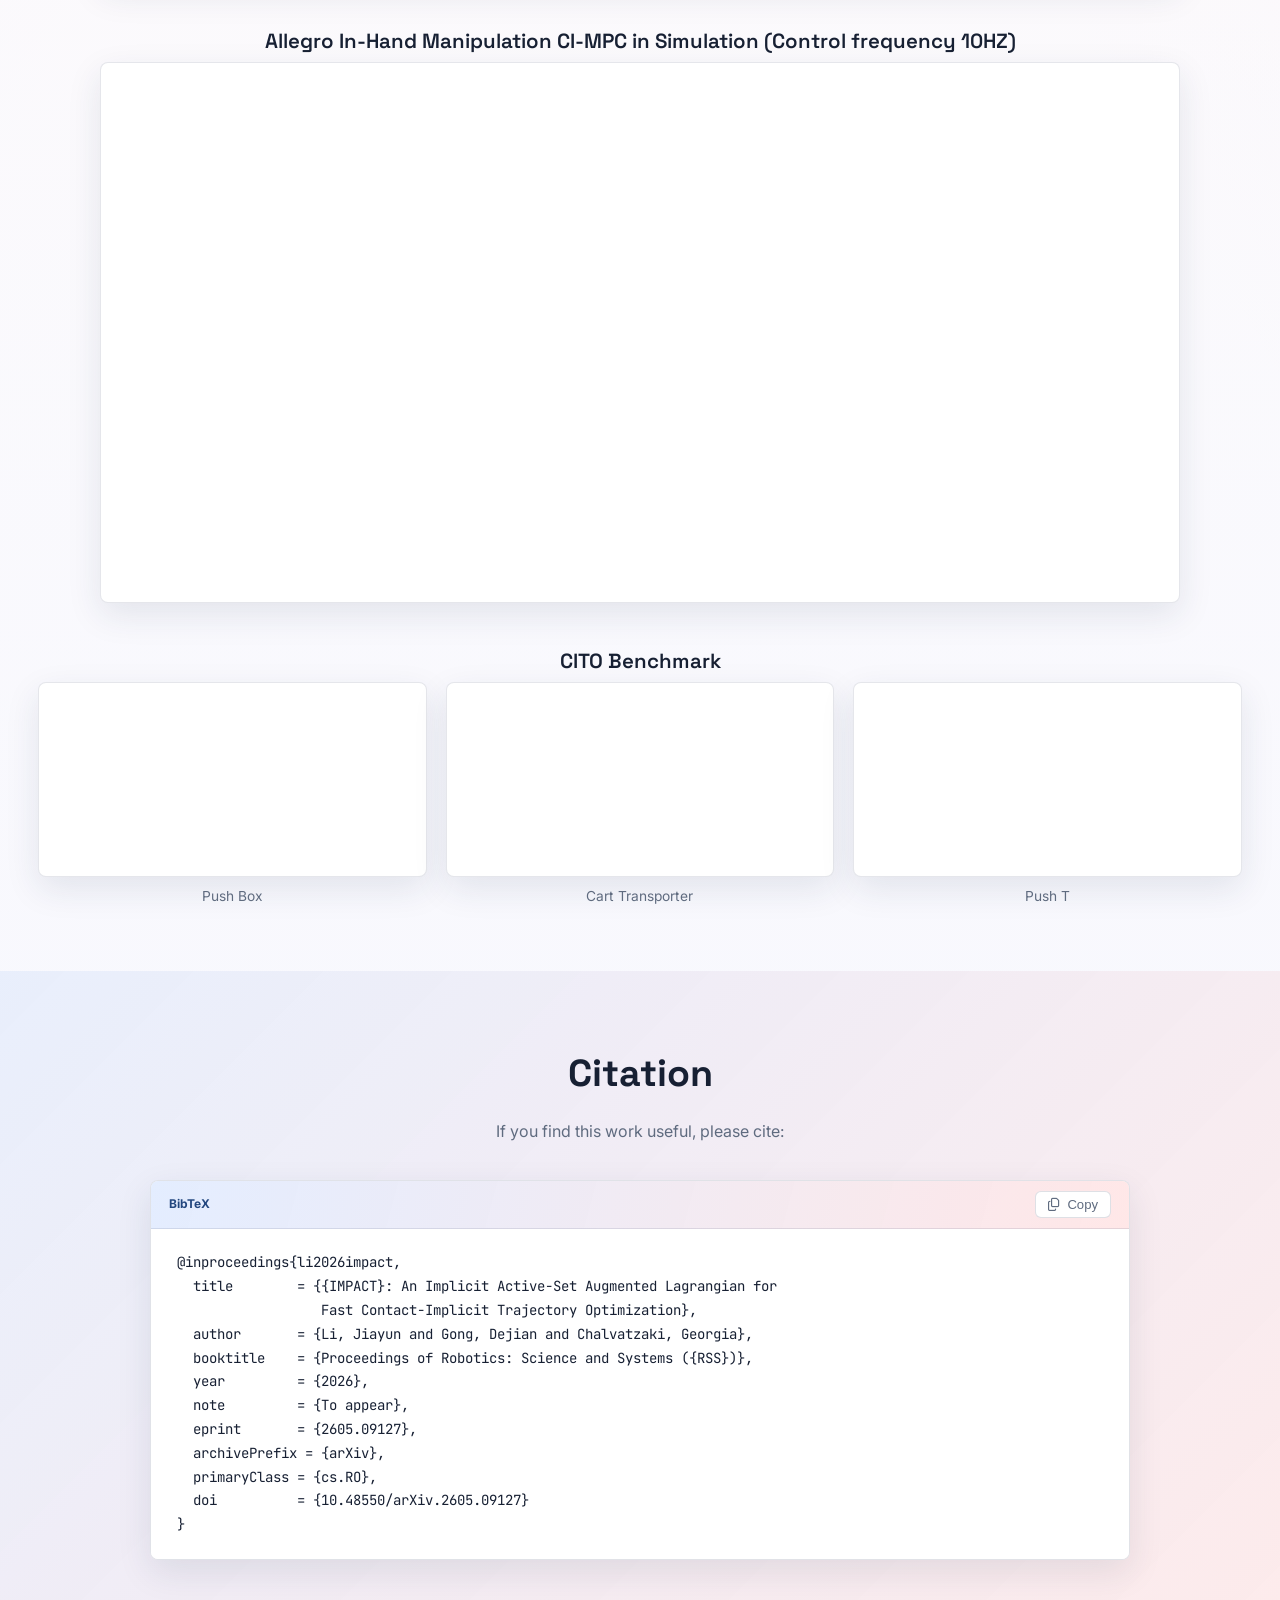
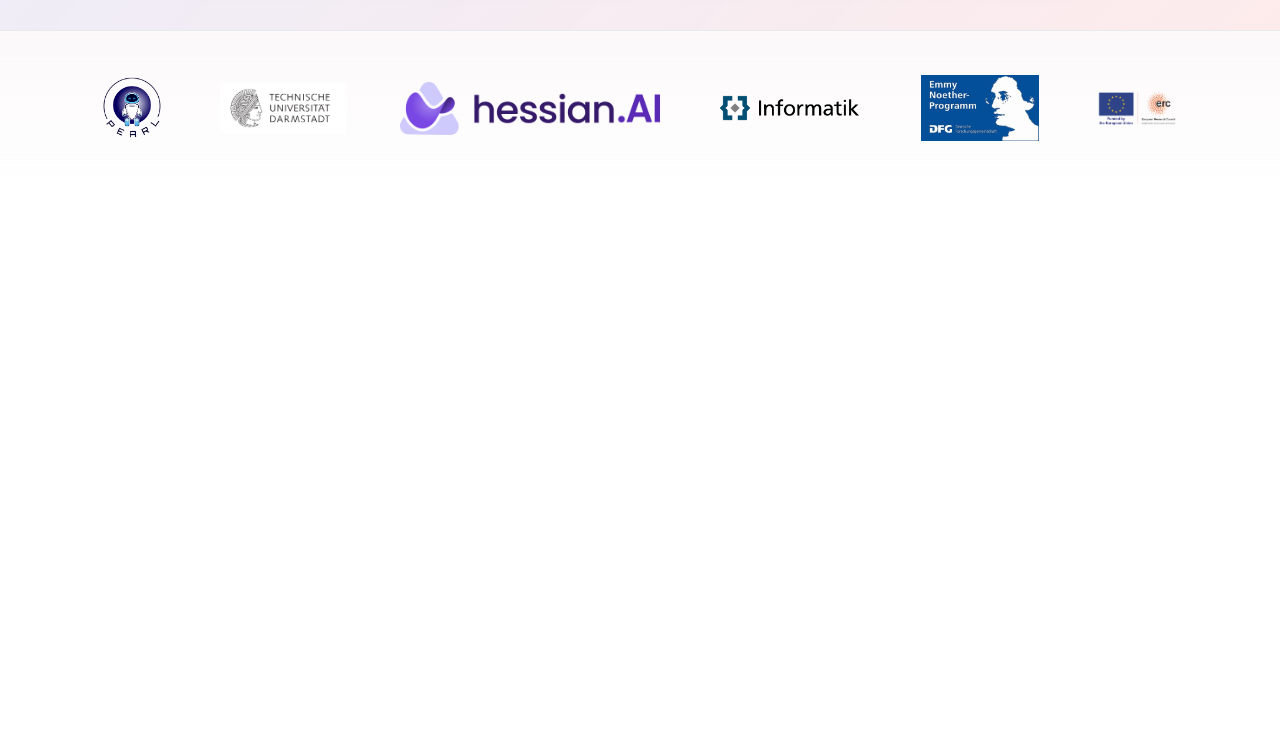
==== commit 4963c198: "." ====
--- a/index.html
+++ b/index.html
@@ -4,9 +4,23 @@
   <meta charset="UTF-8" />
   <meta name="viewport" content="width=device-width, initial-scale=1.0" />
   <meta name="description" content="IMPACT: An Implicit Active-Set Augmented Lagrangian for Fast Contact-Implicit Trajectory Optimization. Accepted to RSS 2026." />
+  <link rel="canonical" href="https://jonaspflaume.github.io/impact_info/" />
   <meta property="og:title" content="IMPACT | RSS 2026" />
   <meta property="og:description" content="An augmented-Lagrangian approach to MPCC-based contact-implicit trajectory optimization with stationarity guarantees." />
   <meta property="og:type" content="website" />
+  <meta property="og:url" content="https://jonaspflaume.github.io/impact_info/" />
+  <meta property="og:site_name" content="IMPACT | RSS 2026" />
+  <meta property="og:image" content="https://jonaspflaume.github.io/impact_info/static/images/pusht_social.jpg" />
+  <meta property="og:image:secure_url" content="https://jonaspflaume.github.io/impact_info/static/images/pusht_social.jpg" />
+  <meta property="og:image:type" content="image/jpeg" />
+  <meta property="og:image:width" content="1200" />
+  <meta property="og:image:height" content="630" />
+  <meta property="og:image:alt" content="Real-world Push T robot demonstration from IMPACT." />
+  <meta name="twitter:card" content="summary_large_image" />
+  <meta name="twitter:title" content="IMPACT | RSS 2026" />
+  <meta name="twitter:description" content="An augmented-Lagrangian approach to MPCC-based contact-implicit trajectory optimization with stationarity guarantees." />
+  <meta name="twitter:image" content="https://jonaspflaume.github.io/impact_info/static/images/pusht_social.jpg" />
+  <meta name="twitter:image:alt" content="Real-world Push T robot demonstration from IMPACT." />
   <title>IMPACT | RSS 2026</title>
 
   <!-- Google Fonts -->
@@ -85,6 +99,7 @@
         muted
         loop
         playsinline
+        poster="static/images/pusht_social.jpg"
       >
         <source src="static/videos/pusht.mp4" type="video/mp4" />
         Your browser does not support the video tag.
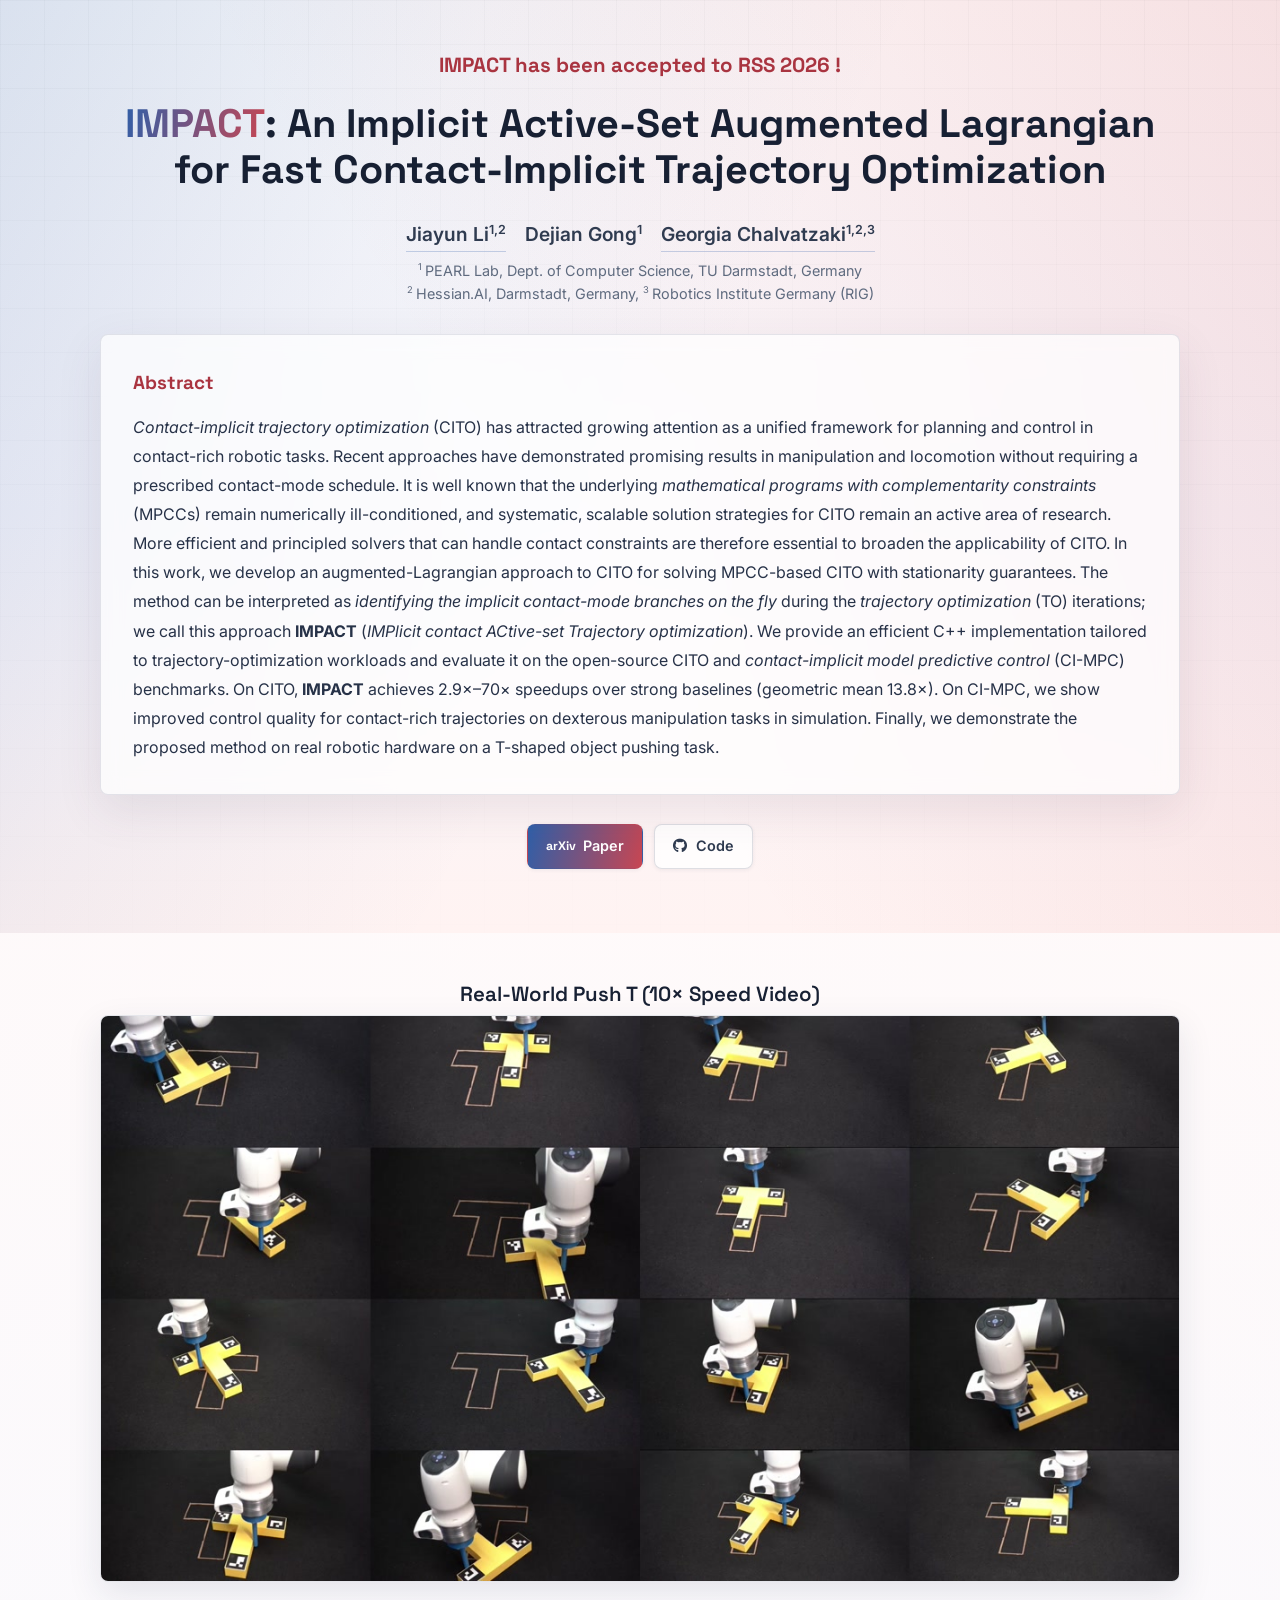
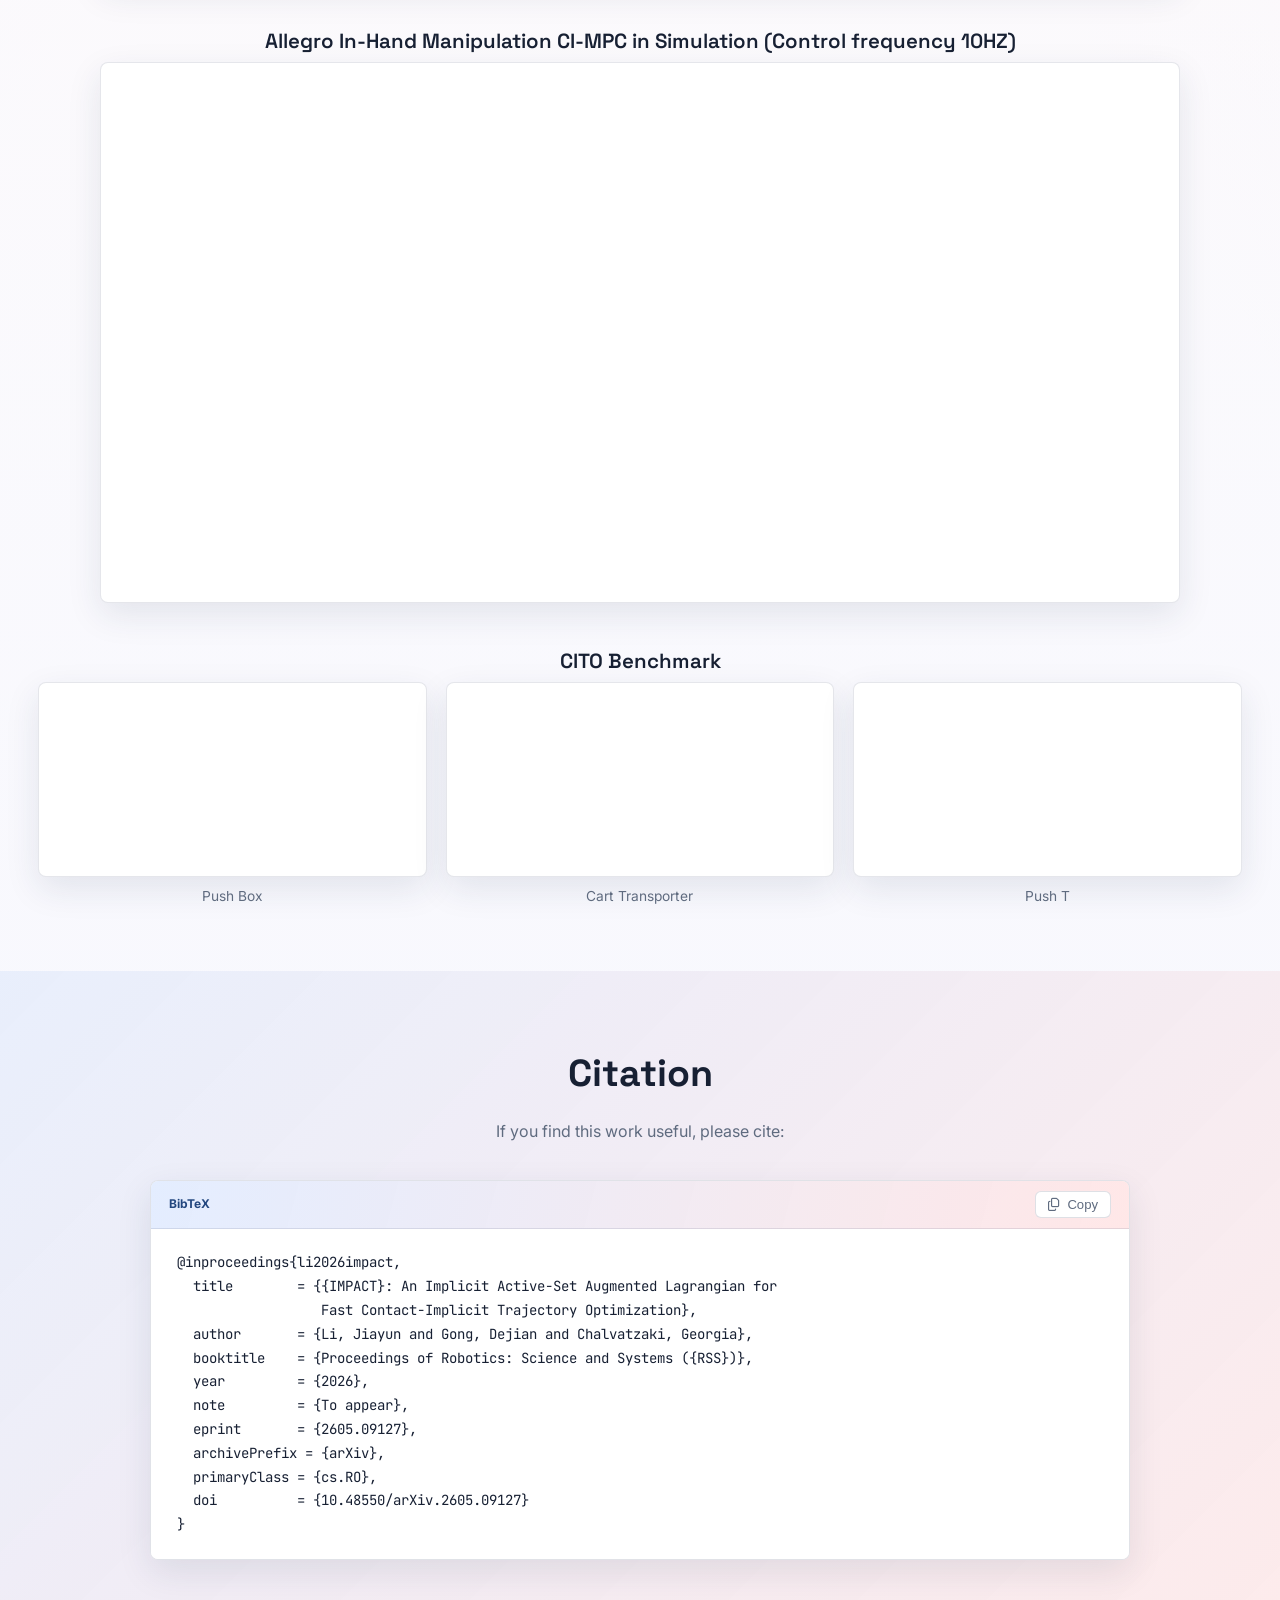
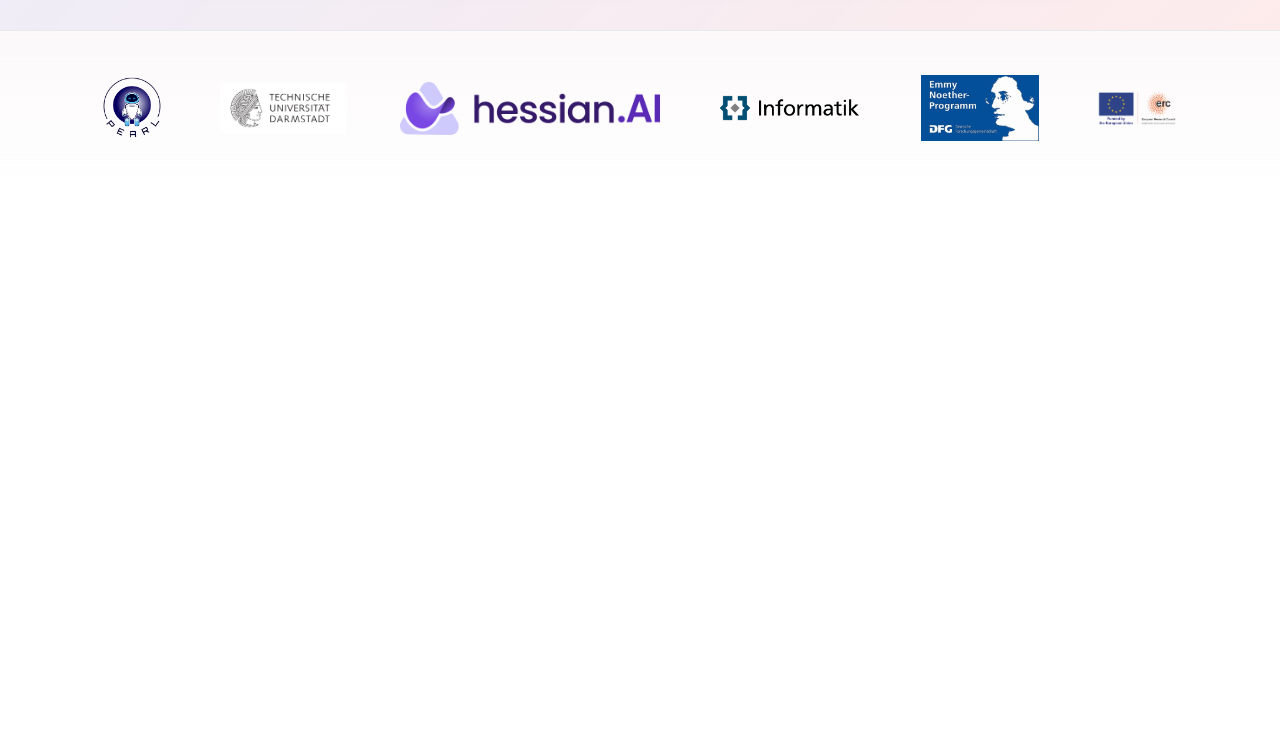
==== commit 1bf67c36: "release code" ====
--- a/index.html
+++ b/index.html
@@ -5,13 +5,18 @@
   <meta name="viewport" content="width=device-width, initial-scale=1.0" />
   <meta name="description" content="IMPACT: An Implicit Active-Set Augmented Lagrangian for Fast Contact-Implicit Trajectory Optimization. Accepted to RSS 2026." />
   <link rel="canonical" href="https://jonaspflaume.github.io/impact_info/" />
+  <link rel="image_src" href="https://jonaspflaume.github.io/impact_info/og-image-20260516.jpg" />
+  <meta itemprop="name" content="IMPACT | RSS 2026" />
+  <meta itemprop="description" content="An augmented-Lagrangian approach to MPCC-based contact-implicit trajectory optimization with stationarity guarantees." />
+  <meta itemprop="image" content="https://jonaspflaume.github.io/impact_info/og-image-20260516.jpg" />
   <meta property="og:title" content="IMPACT | RSS 2026" />
   <meta property="og:description" content="An augmented-Lagrangian approach to MPCC-based contact-implicit trajectory optimization with stationarity guarantees." />
   <meta property="og:type" content="website" />
   <meta property="og:url" content="https://jonaspflaume.github.io/impact_info/" />
   <meta property="og:site_name" content="IMPACT | RSS 2026" />
-  <meta property="og:image" content="https://jonaspflaume.github.io/impact_info/static/images/pusht_social.jpg" />
-  <meta property="og:image:secure_url" content="https://jonaspflaume.github.io/impact_info/static/images/pusht_social.jpg" />
+  <meta property="og:image" content="https://jonaspflaume.github.io/impact_info/og-image-20260516.jpg" />
+  <meta property="og:image:url" content="https://jonaspflaume.github.io/impact_info/og-image-20260516.jpg" />
+  <meta property="og:image:secure_url" content="https://jonaspflaume.github.io/impact_info/og-image-20260516.jpg" />
   <meta property="og:image:type" content="image/jpeg" />
   <meta property="og:image:width" content="1200" />
   <meta property="og:image:height" content="630" />
@@ -19,7 +24,8 @@
   <meta name="twitter:card" content="summary_large_image" />
   <meta name="twitter:title" content="IMPACT | RSS 2026" />
   <meta name="twitter:description" content="An augmented-Lagrangian approach to MPCC-based contact-implicit trajectory optimization with stationarity guarantees." />
-  <meta name="twitter:image" content="https://jonaspflaume.github.io/impact_info/static/images/pusht_social.jpg" />
+  <meta name="twitter:url" content="https://jonaspflaume.github.io/impact_info/" />
+  <meta name="twitter:image" content="https://jonaspflaume.github.io/impact_info/og-image-20260516.jpg" />
   <meta name="twitter:image:alt" content="Real-world Push T robot demonstration from IMPACT." />
   <title>IMPACT | RSS 2026</title>
 
@@ -74,9 +80,9 @@
       <a href="https://arxiv.org/abs/2605.09127" class="hero-btn hero-btn--primary" target="_blank" rel="noopener" aria-label="Paper on arXiv">
         <span class="arxiv-mark" aria-hidden="true">arXiv</span><span>Paper</span>
       </a>
-      <span class="hero-btn hero-btn--disabled">
-        <i class="fab fa-github"></i>&thinsp;Code Coming Soon
-      </span>
+      <a href="https://github.com/JonasPflaume/IMPACT" class="hero-btn" target="_blank" rel="noopener" aria-label="Code on GitHub">
+        <i class="fab fa-github"></i>&thinsp;Code
+      </a>
     </div>
   </div>
 </header>
